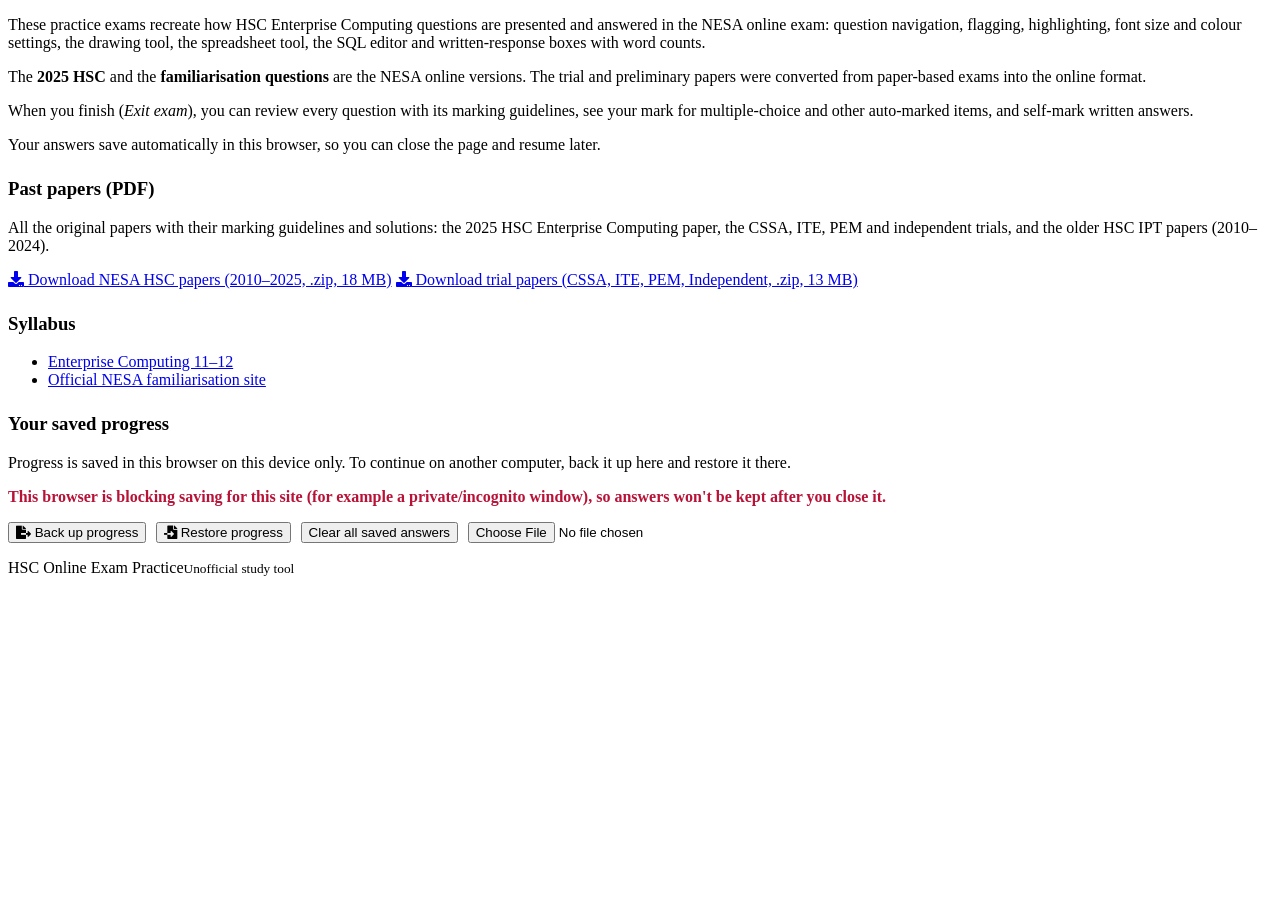
==== index.html @ 585df548 "Add files via upload" ====
<!doctype html>
<html lang="en">
<head>
  <meta charset="utf-8">
  <meta name="viewport" content="width=device-width, initial-scale=1">
  <title>HSC Online Exam Practice — Enterprise Computing</title>
  <link rel="preconnect" href="https://fonts.googleapis.com">
  <link rel="stylesheet" href="https://fonts.googleapis.com/css2?family=Public+Sans:ital,wght@0,300;0,400;0,500;0,600;0,700;1,400&display=swap">
  <link rel="stylesheet" href="https://cdnjs.cloudflare.com/ajax/libs/font-awesome/5.15.4/css/all.min.css">
  <link rel="stylesheet" href="css/nesa.css">
  <script src="js/common.js"></script>
</head>
<body>
  <div class="access-bar" id="access-bar"></div>

  <main class="landing">
    <section class="panel" id="exam-sections"></section>
    <section class="panel">
      <p>These practice exams recreate how HSC Enterprise Computing questions are presented and answered in the NESA online exam:
        question navigation, flagging, highlighting, font size and colour settings, the drawing tool, the spreadsheet tool,
        the SQL editor and written-response boxes with word counts.</p>
      <p>The <strong>2025 HSC</strong> and the <strong>familiarisation questions</strong> are the NESA online versions. The trial and
        preliminary papers were converted from paper-based exams into the online format.</p>
      <p>When you finish (<em>Exit exam</em>), you can review every question with its marking guidelines, see your mark for
        multiple-choice and other auto-marked items, and self-mark written answers.</p>
      <p>Your answers save automatically in this browser, so you can close the page and resume later.</p>
      <h3 style="margin-top:1.5rem">Past papers (PDF)</h3>
      <p>All the original papers with their marking guidelines and solutions: the 2025 HSC Enterprise Computing paper,
        the CSSA, ITE, PEM and independent trials, and the older HSC IPT papers (2010–2024).</p>
      <div class="exam-list" style="align-items:flex-start">
        <a class="nsw-button nsw-button--dark" href="downloads/NESA-HSC-Papers.zip" download><i class="fas fa-download"></i> Download NESA HSC papers (2010–2025, .zip, 18 MB)</a>
        <a class="nsw-button nsw-button--dark" href="downloads/Trial-Papers.zip" download><i class="fas fa-download"></i> Download trial papers (CSSA, ITE, PEM, Independent, .zip, 13 MB)</a>
      </div>
      <h3 style="margin-top:1.5rem">Syllabus</h3>
      <ul>
        <li><a href="https://curriculum.nsw.edu.au/learning-areas/tas/enterprise-computing-11-12-2022" target="_blank" rel="noopener">Enterprise Computing 11–12</a></li>
        <li><a href="https://fam.hsconline.nesa.nsw.edu.au/" target="_blank" rel="noopener">Official NESA familiarisation site</a></li>
      </ul>
      <h3 style="margin-top:1.5rem">Your saved progress</h3>
      <p>Progress is saved in this browser on this device only. To continue on another computer, back it up here and restore it there.</p>
      <p id="storage-warning" class="hidden" style="color:#b81237;font-weight:600">This browser is blocking saving for this site (for example a private/incognito window), so answers won't be kept after you close it.</p>
      <p style="display:flex;gap:.6rem;flex-wrap:wrap">
        <button class="nsw-button nsw-button--dark-outline nsw-button--small" id="backup"><i class="fas fa-file-export"></i> Back up progress</button>
        <button class="nsw-button nsw-button--dark-outline nsw-button--small" id="restore"><i class="fas fa-file-import"></i> Restore progress</button>
        <button class="nsw-button nsw-button--dark-outline nsw-button--small" id="clear-all">Clear all saved answers</button>
        <input type="file" id="restore-file" accept=".json,application/json" class="hidden">
      </p>
    </section>
  </main>

  <footer class="site-footer">HSC Online Exam Practice<small>Unofficial study tool</small></footer>

  <script>
    document.getElementById('access-bar').append(makeFontSizeButton(), makeColourButton());

    function statusText(id) {
      var s = store.get('exam:' + id, null);
      if (!s) return '';
      if (s.finished) {
        var r = s.result || {};
        return '<span class="done"><i class="fas fa-check-circle"></i> Completed</span>' + (r.total != null ? ' — ' + r.got + ' / ' + r.total + ' marks' + (r.pending ? ' (' + r.pending + ' marks to self-mark)' : '') : '');
      }
      var n = Object.keys(s.responses || {}).length;
      return '<span class="progress"><i class="fas fa-hourglass-half"></i> In progress</span> — ' + n + ' response' + (n === 1 ? '' : 's') + ' saved';
    }

    var root = document.getElementById('exam-sections');
    CATALOG.forEach(function (sec) {
      root.appendChild(el('<h2>' + escapeHtml(sec.section) + '</h2>'));
      var list = el('<div class="exam-list"></div>');
      sec.exams.forEach(function (x) {
        list.appendChild(el('<div class="exam-row"><a class="nsw-button nsw-button--dark" href="exam.html?id=' + x.id + '">' + escapeHtml(x.title) + '</a><span class="exam-status">' + statusText(x.id) + '</span></div>'));
      });
      root.appendChild(list);
    });

    if (!store.available()) document.getElementById('storage-warning').classList.remove('hidden');
    document.getElementById('backup').addEventListener('click', function () {
      var data = { app: 'epc-practice', saved: new Date().toISOString(), data: store.exportAll() };
      var a = document.createElement('a');
      a.href = URL.createObjectURL(new Blob([JSON.stringify(data)], { type: 'application/json' }));
      a.download = 'epc-practice-progress-' + new Date().toISOString().slice(0, 10) + '.json';
      document.body.appendChild(a); a.click(); setTimeout(function () { URL.revokeObjectURL(a.href); a.remove(); }, 2000);
    });
    var fileInput = document.getElementById('restore-file');
    document.getElementById('restore').addEventListener('click', function () { fileInput.value = ''; fileInput.click(); });
    fileInput.addEventListener('change', function () {
      var f = fileInput.files[0]; if (!f) return;
      f.text().then(function (txt) {
        var obj = JSON.parse(txt);
        if (!obj || obj.app !== 'epc-practice' || !obj.data) throw new Error('not a progress backup');
        if (!confirm('Restore progress from ' + (obj.saved || 'this file').slice(0, 10) + '? Saved answers for the exams in the backup will be replaced.')) return;
        var n = store.importAll(obj.data);
        alert('Restored ' + n + ' saved item(s).'); location.reload();
      }).catch(function () { alert('That file is not a progress backup from this site.'); });
    });
    document.getElementById('clear-all').addEventListener('click', function () {
      if (!confirm('Delete all saved answers and results for every exam on this computer?')) return;
      CATALOG.forEach(function (sec) { sec.exams.forEach(function (x) { store.remove('exam:' + x.id); }); });
      location.reload();
    });
  </script>
</body>
</html>
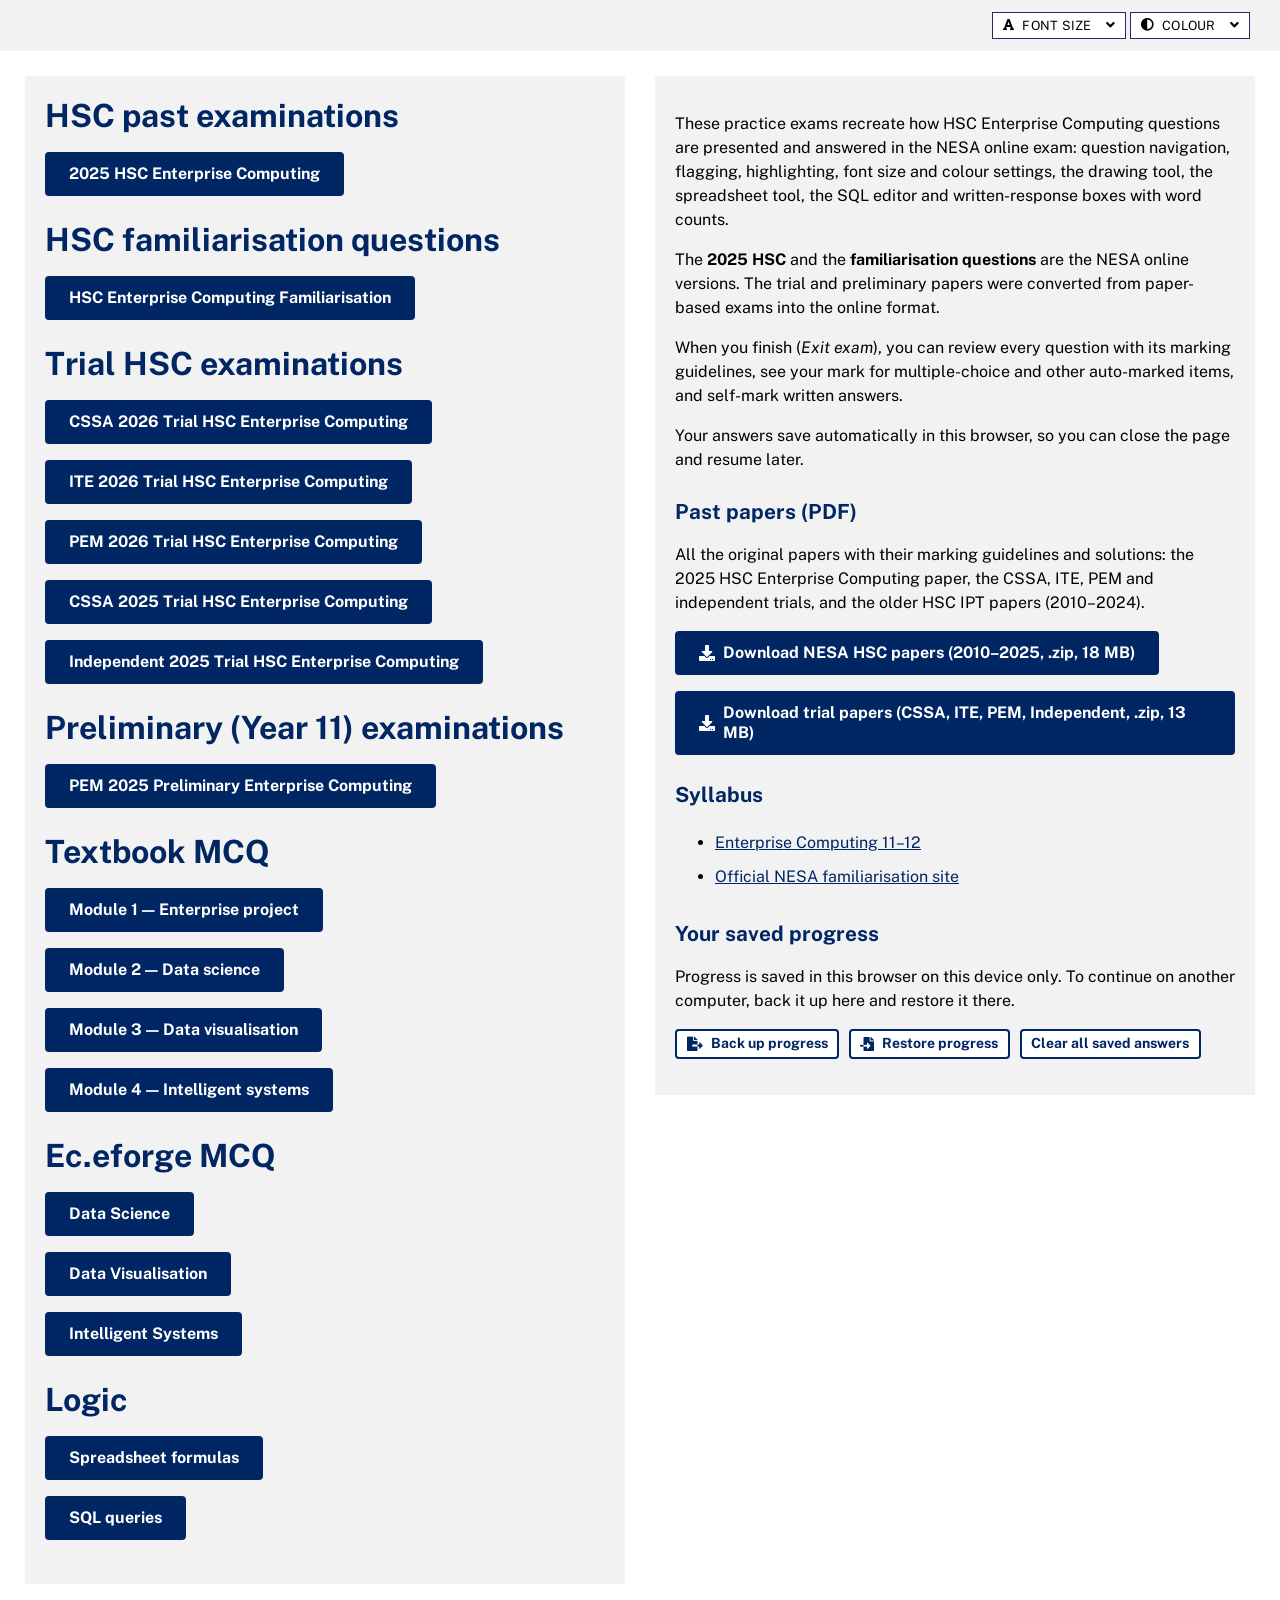
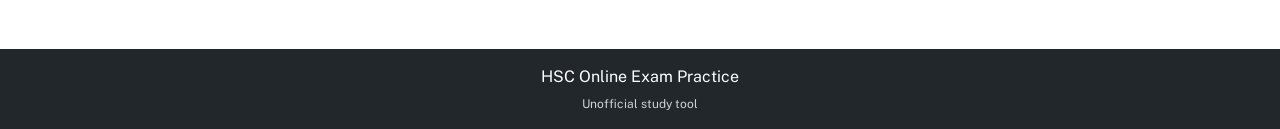
==== commit 95873435: "Add files via upload" ====
--- a/index.html
+++ b/index.html
@@ -60,8 +60,10 @@
         var r = s.result || {};
         return '<span class="done"><i class="fas fa-check-circle"></i> Completed</span>' + (r.total != null ? ' — ' + r.got + ' / ' + r.total + ' marks' + (r.pending ? ' (' + r.pending + ' marks to self-mark)' : '') : '');
       }
-      var n = Object.keys(s.responses || {}).length;
-      return '<span class="progress"><i class="fas fa-hourglass-half"></i> In progress</span> — ' + n + ' response' + (n === 1 ? '' : 's') + ' saved';
+      var n = Object.keys(s.responses || {}).filter(function (k) { var v = s.responses[k]; return v != null && v !== ''; }).length;
+      var txt = '<span class="progress"><i class="fas fa-hourglass-half"></i> In progress</span> — ' + n + ' response' + (n === 1 ? '' : 's') + ' saved';
+      if (s.score) txt += ' · <span class="n-right"><i class="fas fa-check"></i> ' + s.score.correct + ' correct</span> · <span class="n-wrong"><i class="fas fa-times"></i> ' + s.score.wrong + ' wrong</span>';
+      return txt;
     }
 
     var root = document.getElementById('exam-sections');
--- a/css/nesa.css
+++ b/css/nesa.css
@@ -0,0 +1,386 @@
+/* HSC online exam practice — styles modelled on the NESA online exam platform (nesa.css / exam.css / toolbar). */
+:root {
+  --navy: #002664;
+  --navy-2: #2e2867;
+  --blue: #146cfd;
+  --light-blue: #8ce0ff;
+  --grey-bg: #f2f2f2;
+  --fg: #000000;            /* changed by the COLOUR menu */
+  --bg: #ffffff;
+  --ui-scale: 1;            /* changed by the FONT SIZE menu */
+  --accordian-header-background: #f8f9fa;
+  --accordian-border-foreground: #989898;
+  --slideshow-arrow-foreground: #146cfd;
+}
+* { box-sizing: border-box; }
+html { font-size: calc(16px * var(--ui-scale)); }
+body {
+  margin: 0; font-family: 'Public Sans', Arial, sans-serif; font-weight: 400; font-size: 1rem;
+  color: var(--fg); background-color: var(--bg); line-height: 1.5;
+}
+h1 { font-weight: 500; font-size: 1.75em; color: var(--navy); margin: 0; }
+h2 { color: var(--navy); font-weight: 700; font-size: 2rem; margin: 0 0 1rem; line-height: 1.25; }
+h3 { font-weight: 700; font-size: 1.3em; color: var(--navy); margin: 0 0 10px; }
+a { color: var(--navy); }
+ul, ol { margin-top: 16px; margin-bottom: 16px; }
+li { padding-top: 5px; padding-bottom: 5px; }
+img { border: 0; max-width: 100%; }
+select, input, textarea, button { font-family: inherit; font-size: inherit; }
+.hidden { display: none !important; }
+.clickable { cursor: pointer; }
+
+/* ---------- buttons (NSW design system) ---------- */
+.nsw-button {
+  display: inline-flex; align-items: center; justify-content: center; gap: .5rem;
+  font-weight: 700; font-size: 1rem; line-height: 1.25; border-radius: 4px; padding: .625rem 1.375rem;
+  border: 2px solid transparent; cursor: pointer; text-decoration: none; min-width: 8rem;
+  transition: background .1s;
+}
+.nsw-button--dark { background: var(--navy); color: #fff; border-color: var(--navy); }
+.nsw-button--dark:hover { background: #1a3b73; }
+.nsw-button--dark-outline { background: #fff; color: var(--navy); border-color: var(--navy); }
+.nsw-button--dark-outline:hover { background: #e6e9f0; }
+.nsw-button--light { background: #cbedfd; color: var(--navy); border-color: #cbedfd; }
+.nsw-button--danger { background: #b81237; color: #fff; border-color: #b81237; }
+.nsw-button:disabled { opacity: .45; cursor: default; }
+.nsw-button--small { padding: .25rem .6rem; min-width: auto; font-size: .875rem; }
+
+/* ---------- landing page ---------- */
+.site-header { background: #fff; border-bottom: 1px solid #dee3e5; }
+.site-header-inner { display: flex; align-items: center; gap: 1.5rem; padding: 1.25rem 30px; }
+.site-logo { width: 64px; height: 64px; border-radius: 8px; background: var(--navy); color: #fff; display: grid; place-items: center; font-weight: 800; font-size: 1.1rem; letter-spacing: .5px; }
+.site-title { font-size: 1.5rem; font-weight: 700; color: var(--navy); }
+.site-subtitle { font-size: .9rem; color: #495054; }
+.access-bar { background: var(--grey-bg); padding: .75rem 30px; display: flex; justify-content: flex-end; gap: .25rem; }
+.landing { display: grid; grid-template-columns: 1fr 1fr; gap: 30px; padding: 25px; align-items: start; }
+.panel { background: var(--grey-bg); padding: 20px; }
+.exam-list { display: flex; flex-direction: column; gap: 1rem; margin-bottom: 1.5rem; }
+.exam-row { display: flex; align-items: center; gap: 1.25rem; flex-wrap: wrap; }
+.exam-row .nsw-button { justify-content: flex-start; text-align: left; }
+.exam-status { font-size: .95rem; color: #333; }
+.exam-status .done { color: #00804f; font-weight: 600; }
+.exam-status .progress { color: #9c5d00; font-weight: 600; }
+.exam-status .n-right { color: #00804f; font-weight: 600; }
+.exam-status .n-wrong { color: #b81237; font-weight: 600; }
+.landing h2 + .exam-list { margin-top: 0; }
+.notice { font-size: .9rem; color: #444; border-left: 4px solid var(--blue); padding: .5rem .75rem; background: #fff; }
+.site-footer { background: #22272b; color: #fff; text-align: center; padding: 16px 0; margin-top: 40px; }
+.site-footer small { font-size: .75em; display: block; margin-top: 6px; color: #cdd3d6; }
+@media (max-width: 900px) { .landing { grid-template-columns: 1fr; } }
+
+/* ---------- exam header / intro ---------- */
+.exam-header { background: var(--navy); color: #fff; display: flex; align-items: center; justify-content: space-between; padding: 0 25px; height: 48px; }
+.exam-header-title { font-weight: 700; font-size: 1.05rem; }
+.exam-header-right { display: flex; align-items: center; gap: 1rem; font-weight: 700; }
+.timer-chip { background: #fff; color: var(--navy); border-radius: 3px; padding: .1rem .6rem; font-weight: 700; font-variant-numeric: tabular-nums; display: inline-flex; align-items: center; gap: .4rem; }
+.timer-chip.warn { background: #ffe6ea; color: #b81237; }
+.phase-label { font-weight: 400; font-size: .95rem; }
+.hdr-exit { background: transparent; color: #fff; border: 1.5px solid #fff; border-radius: 3px; padding: .15rem .7rem; font-weight: 700; font-size: .9rem; cursor: pointer; display: inline-flex; align-items: center; gap: .4rem; }
+.hdr-exit:hover { background: #fff; color: var(--navy); }
+.intro { display: grid; grid-template-columns: 1fr 1fr; gap: 30px; padding: 25px; }
+.intro h2 { font-weight: 400; font-size: 1.85rem; }
+.intro h3 { font-weight: 600; font-size: 1.35rem; margin-top: 1.25rem; }
+.intro .feature.aqua { background: #d0eeee; padding: 16px 20px; }
+.intro .feature.aqua h3 { color: #000; font-weight: 400; margin: 0 0 .3rem; }
+.intro .feature.aqua ul { margin: 0; padding-left: 1rem; }
+.intro .feature.aqua li { padding: 2px 0; }
+.intro-right { background: var(--grey-bg); align-self: start; padding-bottom: 20px; }
+.intro-actions { padding: 16px 16px 0; display: flex; flex-direction: column; gap: 1rem; align-items: flex-start; }
+.mode-choice { display: flex; flex-direction: column; gap: .4rem; }
+.mode-choice label { display: flex; gap: .5rem; align-items: flex-start; cursor: pointer; }
+.mode-choice input { margin-top: .35rem; }
+.mode-choice small { color: #555; display: block; }
+.resume-note { font-size: .95rem; color: #333; }
+@media (max-width: 900px) { .intro { grid-template-columns: 1fr; } }
+
+/* ---------- navigation bar + toolbar ---------- */
+.nav-bar { background: var(--grey-bg); display: flex; align-items: center; padding: 0 20px; position: relative; z-index: 20; min-height: 60px; }
+.nav-wrapper { flex: 1 1 auto; display: flex; align-items: center; gap: 0; user-select: none; overflow: hidden; padding: 14px 0 10px; }
+.nav-elems { display: flex; flex-wrap: nowrap; gap: 5px; }
+.nav-elem {
+  background: #fff; border: 1px solid var(--navy); color: var(--navy); width: 2em; min-width: 2em; height: 2em;
+  display: inline-flex; align-items: center; justify-content: center; cursor: pointer; position: relative; font-size: 1rem;
+}
+.nav-elem:focus { box-shadow: 0 0 3px var(--navy); outline: none; }
+.nav-elem-current { background: var(--navy); color: #fff; }
+.nav-elem-current::after { content: ''; position: absolute; bottom: -7px; left: -1px; right: -1px; height: 1px; background: var(--navy); }
+.nav-elem .nav-answered { position: absolute; top: -.55em; right: -.55em; color: #2ecc71; font-size: .9em; background: #fff; border-radius: 50%; line-height: 1; }
+.nav-elem .nav-wrong { position: absolute; top: -.55em; right: -.55em; color: #d7153a; font-size: .9em; background: #fff; border-radius: 50%; line-height: 1; }
+.nav-elem .nav-dot { position: absolute; top: -.4em; right: -.4em; color: #146cfd; font-size: .55em; background: #fff; border-radius: 50%; line-height: 1; border: 2px solid #fff; }
+.nav-elem .nav-flagged { position: absolute; top: -1.15em; left: 50%; transform: translateX(-50%); color: var(--blue); font-size: .7em; }
+.nav-elem.review-correct { border-color: #00804f; }
+.nav-elem.review-wrong { border-color: #b81237; }
+.nav-arrow { background: #fff; border: 1px solid var(--navy); color: var(--navy); width: 1.6em; height: 2em; cursor: pointer; margin: 0 6px; flex: 0 0 auto; }
+.nav-arrow:disabled { opacity: .3; cursor: default; }
+.nav-toolbar { margin-left: auto; flex-shrink: 0; display: flex; gap: 4px; padding: 10px 0 10px 16px; }
+.tb { position: relative; font-size: .8rem; user-select: none; }
+.tb-top {
+  border: 1px solid var(--navy-2); background: #fff; padding: .35em 10px; display: inline-flex; align-items: center; gap: 8px;
+  cursor: pointer; height: 2.1em; white-space: nowrap; letter-spacing: .02em;
+}
+.tb-top .chev { margin-left: 6px; font-size: 1.1em; }
+.tb-top.expanded, .tb-top:focus { background: #cdcdcd; outline: none; }
+.tb-top .fa-flag { color: var(--blue); }
+.tb-top.flagged { background: #cdcdcd; }
+.tb-info .tb-top { border-color: #b81237; color: #b81237; }
+.tb-info .tb-top:hover { background: #b81237; color: #fff; }
+.tb-dropdown { position: absolute; right: 0; top: calc(100% + 2px); background: #fff; border: 1px solid var(--navy-2); padding: .6em; min-width: 100%; z-index: 30; font-size: 1rem; }
+.tb-dropdown p { margin: 0 0 4px; font-size: .85rem; }
+.hl-colours { display: grid; grid-template-columns: repeat(3, 2.4em); gap: 4px; margin-bottom: 6px; }
+.hl-btn { height: 2em; cursor: pointer; border: 1px solid; }
+.hl-yellow { background: #f7ee94; border-color: #f3e54c; }
+.hl-blue { background: #b5e2f1; border-color: #2fbee1; }
+.hl-red { background: #f3aec0; border-color: #e62278; }
+.hl-btn.selected { box-shadow: 0 0 0 2px var(--navy); }
+.hl-none { border: 1px solid #969796; text-align: center; padding: .25em; cursor: pointer; font-size: .85rem; }
+.hl-none.selected { box-shadow: 0 0 3px var(--navy-2); }
+.font-opts { list-style: none; margin: 0; padding: 0; min-width: 9em; }
+.font-opts li { padding: .35em .4em .35em 1.8em; cursor: pointer; position: relative; font-size: .9rem; }
+.font-opts li:hover { background: #eef2f6; }
+.font-opts li.on::before { content: '\f00c'; font-family: 'Font Awesome 5 Free'; font-weight: 900; position: absolute; left: .4em; }
+.colour-opts { display: grid; grid-template-columns: auto auto; gap: .6em 1.2em; align-items: center; font-size: .85rem; min-width: 14em; }
+.colour-opts input[type=color] { width: 3em; height: 1.8em; padding: 0; border: 1px solid #999; }
+.colour-reset { grid-column: 1 / -1; text-align: center; font-size: .85rem; }
+
+/* ---------- question area ---------- */
+.exam-main { position: fixed; top: 108px; left: 0; right: 0; bottom: 0; overflow: hidden; background: var(--bg); color: var(--fg); }
+body.has-review-bar .exam-main { bottom: 0; }
+.group { position: absolute; inset: 0; display: block; }
+.group:not(.active) { display: none !important; }
+.group-onecol { overflow-y: auto; height: 100%; padding: 16px 25px 40px; }
+.group-twocol { display: flex; height: 100%; }
+.col-left { overflow: auto; padding: 16px 20px 40px 25px; flex: 0 0 50%; }
+.col-right { overflow: auto; padding: 16px 25px 40px 20px; flex: 1 1 auto; }
+.layout-3 .col-left { flex-basis: 34%; }
+.col-divider { flex: 0 0 14px; background: #bbb; border-left: 5px solid #fff; border-right: 5px solid #fff; cursor: col-resize; margin: 16px 0; }
+.group-title { display: flex; align-items: center; gap: 1rem; flex-wrap: wrap; margin-bottom: 1rem; }
+.group-title h3 { margin: 0; padding: 0; display: inline-block; }
+.q-section { background: #cbedfd; color: var(--navy); font-size: .85rem; font-weight: 600; padding: .15rem .55rem; border-radius: 3px; }
+.stimulus { margin-bottom: 20px; }
+.stimulus p:first-child { margin-top: 0; }
+.items { display: flex; flex-direction: column; gap: 16px; }
+.item { background: var(--grey-bg); border-left: 8px solid var(--navy); padding: 12px 16px 16px; }
+body.custom-colours .item { background: transparent; }
+.item-header { display: flow-root; }
+.item-buttons { float: right; padding-left: 16px; display: flex; gap: .5rem; flex-wrap: wrap; justify-content: flex-end; }
+.item-buttons .nsw-button { min-width: 6rem; padding: .25rem .6rem; }
+.item-question { font-weight: 700; }
+.item-question p:first-child { margin-top: 0; }
+.item-question .q-part { display: flex; gap: .9em; }
+.item-question .q-part-label { flex: 0 0 auto; }
+.item-question .q-marks { white-space: nowrap; }
+.item-question table, .item-question pre, .item-question ul:not(.hoa-ul):not(.hoa-q-mc-checkbox) { font-weight: 400; }
+.item-question-minimised .item-control { display: none; }
+.item-control { margin-top: .5rem; }
+.item.minimised .item-control, .item.minimised .item-extra { display: none; }
+.action-bar { display: flex; gap: 20px; margin-top: 16px; }
+.action-bar .nsw-button { min-width: 11rem; }
+.reading-banner { background: #fff4cf; border: 1px solid #f9be00; padding: .5rem .8rem; margin-bottom: 1rem; font-weight: 600; }
+
+/* item: multiple choice */
+.mc-table { border: none; border-collapse: collapse; margin-top: .4rem; font-weight: 400; }
+.mc-table td { border: none; padding: .35em .4em; vertical-align: top; }
+.mc-table td.radio { width: 1.6em; padding-top: .45em; }
+.mc-table label { cursor: pointer; }
+.mc-table input { cursor: pointer; transform: scale(1.1); }
+input[type=radio], input[type=checkbox] { accent-color: #d7153a; }
+
+/* item: written response (CKEditor) */
+.word-count { text-align: right; color: #4d4d4d; line-height: 1.5em; margin-top: 4px; font-weight: 400; }
+.word-count.over { color: #b81237; }
+.cke_path, .cke_bottom .cke_path { display: none !important; }
+.cke_chrome { border-color: #d1d1d1 !important; }
+.text-fallback { width: 100%; min-height: 8em; font: inherit; padding: 8px; border: 1px solid #d1d1d1; }
+
+/* formula composer */
+.mq-tools { display: flex; flex-wrap: wrap; gap: 4px; margin-bottom: 8px; }
+.mq-btn { min-width: 2.4em; height: 2em; border: 1px solid #c8ced3; background: #f6f7f9; cursor: pointer; border-radius: 3px; font-size: 1rem; }
+.mq-btn:hover { background: #e6e9f0; }
+.mq-box { border: 2px solid var(--blue); border-radius: 3px; padding: 10px; min-height: 3.2em; font-size: 1.25rem; }
+.mq-box .mq-editable-field { border: none !important; box-shadow: none !important; min-width: 100%; }
+.epc-math { white-space: nowrap; }
+
+/* item: iframes (spreadsheet / drawing) */
+.embed-frame { width: 100%; border: 1px solid #d1d1d1; background: #fff; display: block; resize: vertical; overflow: hidden; }
+.embed-wrap { position: relative; }
+.embed-loading { position: absolute; inset: 0; display: grid; place-items: center; color: #555; font-weight: 400; pointer-events: none; }
+body.item-fs .exam-main { z-index: 12000; }
+.item.fullscreen { position: fixed; inset: 0; z-index: 10000; border-left: none; display: flex; flex-direction: column; padding: .5rem; }
+.item.fullscreen .item-control { flex: 1; display: flex; flex-direction: column; min-height: 0; }
+.item.fullscreen .embed-wrap { flex: 1; position: relative; min-height: 0; }
+.item.fullscreen .embed-frame { position: absolute; inset: 0; width: 100%; height: 100% !important; resize: none; }
+.item.fullscreen .sql-wrap { flex: 1; min-height: 0; }
+.item.fullscreen .sql-editor { flex: 1; height: auto !important; min-height: 120px; }
+.item.fullscreen .item-extra { display: none; }
+
+/* item: SQL */
+.sql-wrap { background: #fff; border: 1px solid #d1d1d1; display: flex; flex-direction: column; font-weight: 400; }
+.sql-tab { color: #0089b3; text-align: center; padding: .55em; border-bottom: 2px solid #0089b3; font-size: .95rem; }
+.sql-editor { height: 140px; font-size: 15px; }
+.sql-resizer { height: 6px; cursor: row-resize; background: #f4f4f4; border-top: 1px solid #ddd; border-bottom: 1px solid #ddd; }
+.sql-results { min-height: 100px; max-height: 340px; overflow: auto; padding: .6em .8em; }
+.sql-results .muted { color: #555; }
+.sql-results .err { color: #b81237; white-space: pre-wrap; }
+.sql-results table { border-collapse: collapse; font-size: .92rem; }
+.sql-results th, .sql-results td { border: 1px solid #c8c8c8; padding: 3px 8px; text-align: left; }
+.sql-results th { background: rgba(95, 204, 245, .3); }
+
+/* item: sortable (drag and drop) */
+.sortable > div { cursor: grab; background: #fff; }
+.sortable > div::before { content: '\2237'; padding-right: .3em; color: #555; }
+.sortable-ghost { opacity: .4; }
+.order-list { display: inline-block; border: 1px solid currentColor; font-weight: 400; min-width: 16em; }
+.order-head, .order-row { display: flex; }
+.order-head { background: rgba(95, 204, 245, .3); font-weight: 700; border-bottom: 1px solid currentColor; }
+.order-row { border-bottom: 1px solid currentColor; }
+.order-row:last-child { border-bottom: none; }
+.order-cell { padding: 3px 8px; flex: 1; border-right: 1px solid currentColor; }
+.order-cell:last-child { border-right: none; }
+.order-handle { padding: 3px 6px; color: #555; }
+
+/* stimulus helpers */
+.zoomable, .zoom-window img { cursor: zoom-in; }
+.zoom-window .box img, .zoom-window-border2 img, .zoom-box img { width: 100%; height: auto; display: block; }
+.stimulus img, .item-question img { max-width: 100%; height: auto; }
+.zoom-window-border2, .zoom-box { border: 3px solid var(--light-blue); border-radius: 5px; display: inline-block; padding: .4em; position: relative; }
+.lightbox { position: fixed; inset: 0; background: rgba(0, 0, 0, .8); z-index: 20000; display: flex; align-items: center; justify-content: center; cursor: zoom-out; }
+.lightbox img { max-width: 95vw; max-height: 92vh; background: #fff; box-shadow: 0 0 20px rgba(0,0,0,.5); }
+.lightbox .lb-close { position: absolute; top: 12px; right: 16px; color: #fff; font-size: 1.6rem; cursor: pointer; }
+.slideshow-ui { position: relative; }
+.slideshow { position: relative; }
+.slideshow-arrow { position: absolute; top: 0; height: 100%; font-size: 4em; cursor: pointer; color: var(--slideshow-arrow-foreground); display: flex; flex-direction: column; justify-content: center; z-index: 2; padding: 0 .1em; }
+.slideshow-arrow-left { left: 0; } .slideshow-arrow-right { right: 0; }
+.slideshow-image { text-align: center; padding: 0 1em; cursor: zoom-in; }
+.slideshow-image img { width: 100%; object-fit: contain; }
+.slideshow-list { text-align: center; padding: 0; margin: 0; font-size: 1.3em; color: var(--blue); list-style: none; }
+.slideshow-list li { display: inline; cursor: pointer; padding: 0 2px; }
+video { max-width: 100%; }
+
+/* highlighter */
+.highlighted.yellow { background-color: #f7ee94; }
+.highlighted.blue { background-color: #7cffff; }
+.highlighted.red { background-color: #f3aec0; }
+body.hl-on .highlighter-text { cursor: text; }
+body.hl-on .highlighter-text, body.hl-on .highlighter-text * { cursor: url("data:image/svg+xml;utf8,<svg xmlns='http://www.w3.org/2000/svg' width='24' height='24'><path d='M3 21l3-1 12-12-2-2L4 18z' fill='%23333'/></svg>") 2 22, text; }
+
+/* modals */
+.modal-bg { position: fixed; inset: 0; background: rgba(0, 0, 0, .7); z-index: 15000; display: flex; align-items: center; justify-content: center; }
+.modal { background: #fff; color: #000; width: min(560px, 92vw); padding: 24px; border-radius: 2px; box-shadow: 0 6px 30px rgba(0,0,0,.4); }
+.modal h3 { margin-top: 0; }
+.modal-buttons { display: flex; justify-content: space-between; gap: 1rem; margin-top: 1.25rem; flex-wrap: wrap; }
+.info-modal { position: fixed; inset: 8px; background: #fff; z-index: 16000; overflow: auto; padding: 20px 26px; box-shadow: 0 0 0 9999px rgba(0,0,0,.6); font-size: .9rem; }
+.info-modal .close-x { position: sticky; top: 0; float: right; background: #b81237; color: #fff; border: none; padding: .4em .8em; cursor: pointer; z-index: 2; }
+.info-grid { display: grid; grid-template-columns: 1fr 1fr; gap: 40px; }
+.info-modal h2 { font-size: 1.2rem; font-weight: 700; margin: 0 0 .6rem; }
+.info-modal h4 { margin: 1rem 0 .2rem; font-size: 1rem; }
+.info-modal p { margin: .2rem 0 .5rem; }
+.info-legend { display: grid; grid-template-columns: 4em 1fr; gap: .6rem 1rem; align-items: center; margin: .8rem 0; }
+.info-legend .nav-elem { margin: 0 auto; }
+.info-tool { display: grid; grid-template-columns: 9em 1fr; gap: .5rem 1rem; align-items: center; margin: .6rem 0; }
+@media (max-width: 900px) { .info-grid { grid-template-columns: 1fr; } }
+
+/* ---------- review / marking mode ---------- */
+.review-bar { background: #e5f6e6; border-bottom: 1px solid #b6dfb8; padding: .4rem 25px; display: flex; gap: 1rem; align-items: center; flex-wrap: wrap; font-size: .95rem; }
+.item-extra { margin-top: 12px; }
+.guide-box { background: #fff; border: 2px solid #00804f; padding: 10px 14px; font-weight: 400; }
+.guide-box > summary { font-weight: 700; color: #00804f; cursor: pointer; }
+.guide-box table { margin: .5rem 0; }
+.self-mark { display: flex; align-items: center; gap: .6rem; margin-top: .6rem; font-weight: 700; }
+.self-mark select { padding: .2em .4em; }
+.auto-mark { font-weight: 700; margin-top: .4rem; }
+.auto-mark.correct { color: #00804f; } .auto-mark.wrong { color: #b81237; }
+.check-box { margin-top: .75rem; border: 2px solid #00804f; border-radius: 4px; padding: .6rem .8rem; background: #f2fbf4; }
+.check-box.wrong { border-color: #b81237; background: #fff5f7; }
+.check-head { font-weight: 700; color: #00804f; display: flex; flex-wrap: wrap; align-items: center; gap: .4rem; }
+.check-box.wrong .check-head { color: #b81237; }
+.check-score { margin-left: auto; font-weight: 600; color: #333; font-size: .9em; }
+.check-guide { margin-top: .4rem; color: #000; }
+.check-guide p { margin: .3rem 0; }
+body.custom-colours .check-box { background: transparent; }
+body.custom-colours .check-guide, body.custom-colours .check-score { color: inherit; }
+/* spreadsheet formula questions */
+.fx-sheet-wrap { overflow-x: auto; margin: .25rem 0 .75rem; }
+.fx-sheet { border-collapse: collapse; font-size: .92em; background: #fff; color: #000; }
+.fx-sheet th, .fx-sheet td { border: 1px solid #c6c6c6; padding: 3px 8px; min-width: 3.5em; height: 1.6em; white-space: nowrap; }
+.fx-sheet th { background: #eef0f2; color: #333; font-weight: 600; text-align: center; }
+.fx-sheet tbody th { min-width: 2em; }
+.fx-sheet td.num { text-align: right; }
+.fx-sheet td.fx-target { background: #fff6c2; outline: 2px solid #146cfd; outline-offset: -2px; }
+.fx-sheet td.fx-fill { background: #fffbe3; }
+.fx-sheet td.fx-err { color: #b81237; }
+.fx-row { display: flex; align-items: center; gap: .5rem; margin: .4rem 0; flex-wrap: wrap; }
+.fx-cell { font-weight: 700; min-width: 2.6em; }
+.fx-eq { font-style: italic; color: #555; font-family: Georgia, serif; }
+.fx-input { flex: 1 1 18rem; max-width: 34rem; font-family: Consolas, Menlo, monospace; font-size: 1em; padding: .35rem .5rem; border: 2px solid #146cfd; border-radius: 3px; }
+.fx-input[readonly] { background: #f4f4f4; border-color: #999; }
+.fx-note { color: #555; font-size: .88em; }
+.fx-mark.ok { color: #00804f; } .fx-mark.bad { color: #b81237; }
+.formula-results td:last-child { text-align: center; }
+.check-detail table { margin: .4rem 0; }
+.check-detail .label { font-size: .8rem; text-transform: uppercase; letter-spacing: .05em; color: #555; font-weight: 700; margin: .4rem 0 .2rem; }
+.sql-check { margin-top: .5rem; }
+.sql-check > p { margin: 0 0 .4rem; }
+.sql-check > p .fa-times-circle { color: #b81237; }
+.sql-check .label { font-size: .8rem; text-transform: uppercase; letter-spacing: .05em; color: #555; font-weight: 700; margin-bottom: .25rem; }
+.sql-check table { border-collapse: collapse; margin: 0 0 .5rem; }
+.sql-check th, .sql-check td { border: 1px solid currentColor; padding: 3px 6px; text-align: left; }
+.sql-check th { background: rgba(95, 204, 245, .3); }
+.mc-table tr.is-answer td { background: #d8f5df; }
+.mc-table tr.is-wrong td { background: #ffe0e6; }
+.input-correct { outline: 3px solid #2ecc71 !important; }
+.input-wrong { outline: 3px solid #e62278 !important; }
+.results { max-width: 1100px; margin: 0 auto; padding: 25px; }
+.results-summary { display: flex; gap: 1.5rem; flex-wrap: wrap; margin: 1rem 0 1.5rem; }
+.stat { background: var(--grey-bg); padding: 14px 18px; min-width: 12rem; }
+.stat b { display: block; font-size: 1.8rem; color: var(--navy); }
+.results table { width: 100%; border-collapse: collapse; }
+.results th, .results td { border: 1px solid #dde5ed; padding: 6px 8px; text-align: left; }
+.results th { background: #eef2f6; }
+.results td.num { text-align: right; font-variant-numeric: tabular-nums; }
+
+/* ---------- NESA question HTML classes (from exam.css / nesa.css) ---------- */
+table:not(.ninja):not(.mc-table) { border-collapse: collapse; }
+.hoa-q { font-weight: bold; margin-top: 0; margin-bottom: .5em; }
+.hoa-q-1em { font-weight: bold; margin-top: 0; margin-bottom: 1em; }
+.hoa-q-0em { font-weight: bold; margin-top: 0; margin-bottom: 0; }
+.hoa-q-no-number { font-weight: bold; margin-top: 0; margin-bottom: 1em; }
+.hoa-p-1em { margin-top: 0; margin-bottom: 1em; } .hoa-p-0em { margin: 0; } .hoa-p-05em { margin-top: 0; margin-bottom: .5em; } .hoa-p-025em { margin-top: .25em; }
+.hoa-code { font-family: Consolas, 'Courier New', monospace !important; font-weight: 400; white-space: pre-wrap; background: #fff; border: 1px solid #ddd; padding: .5em .7em; }
+.hoa-input { border: 2px solid #146cfd; border-radius: 3px; padding: 5px 3px; }
+.hoa-select { border: 2px solid #146cfd; border-radius: 3px; padding: 3px; background: #fff; }
+.hoa-select-tight { border: 2px solid #146cfd; border-radius: 0; padding: 0; }
+.hsc-input { padding: .2rem; border-radius: 3px; border: 2px dashed #0085b3; vertical-align: middle; width: 100%; font-size: 1rem; }
+.hoa-blank-cell { border: none !important; background-color: transparent !important; }
+.hoa-blue-th { background-color: rgba(95, 204, 245, .3) !important; font-weight: bold !important; }
+.hoa-midcentre { text-align: center !important; vertical-align: middle !important; }
+.alignmid { vertical-align: middle !important; }
+.no-font-size { font-size: 14px !important; }
+ul.hoa-ul { display: block; margin: 0; padding-inline-start: .8em; }
+ul.hoa-ul li { display: list-item; margin-top: 0 !important; font-weight: bold; padding-top: 0; }
+span.hoa-li-span { position: relative; left: 1em; }
+ul.hoa-ul li { margin-right: 1em; }
+ul.hoa-ul-2 { margin-top: 0; margin-left: 0; }
+ul.hoa-ul-2 li { display: list-item; padding-top: .3em; padding-bottom: 0; }
+ul.hoa-q-mc-checkbox { padding-left: 0; margin-left: 0; font-weight: 400; }
+ul.hoa-q-mc-checkbox li { list-style-type: none; padding: .15em 0; }
+input.hoa-checkbox { margin-right: 1em; }
+.hoa-table-multiselect { border-spacing: 0; border-collapse: collapse; width: auto; display: inline-block; margin: 0; font-weight: 400; }
+.hoa-table-multiselect th { padding: 3px 6px; text-align: left; font-weight: bold; border: 1px solid currentColor; background-color: rgba(95, 204, 245, .3); }
+.hoa-table-multiselect td { padding: 3px 6px; text-align: left; border: 1px solid currentColor; }
+.hoa-table-multiselect .centre { text-align: center; }
+.hoa-table-multiselect img, .mc-table img { max-width: 170px; max-height: 90px; width: auto !important; object-fit: contain; display: block; }
+.hoa-table-normal { border-spacing: 0; border-collapse: collapse; margin: 10px 0; font-weight: 400; }
+.hoa-table-normal th { text-align: left; font-weight: bold; border: 1px solid currentColor; background-color: rgba(95, 204, 245, .3); padding: 3px 6px; }
+.hoa-table-normal td { border: 1px solid currentColor; padding: 3px 6px; vertical-align: top; }
+.hoa-box-blue { border: 3px solid #8ce0ff; padding: 1em; margin-top: 1em; }
+.hsc-table-two-by-two { border-spacing: 0; border-collapse: collapse; border: none; width: auto; margin: 10px 0; display: inline-block; }
+.hsc-table-two-by-two td { border: none; padding: 3px 6px; }
+.hsc-tooltip { display: inline-block; position: relative; }
+.hsc-tooltip .hsc-tooltiptext { visibility: hidden; width: 22rem; background-color: #cdd3d6; color: #000; font-weight: 300; font-size: 1rem; text-align: left; padding: 1rem; border-radius: 6px; position: absolute; left: -2rem; top: 2.5rem; z-index: 1000; }
+.hsc-tooltip:hover .hsc-tooltiptext, .hsc-tooltip:focus .hsc-tooltiptext { visibility: visible; }
+.hsc-tooltip.nsw-button { min-width: auto; padding: .2rem .5rem; font-size: .9rem; }
+.item-question .hoa-table-normal, .stimulus .hoa-table-normal { color: inherit; }
+.item code.initial { display: none; }
+.accordian .accordian-header { background-color: var(--accordian-header-background); cursor: pointer; padding: .2rem; border: 1px solid var(--accordian-border-foreground); font-weight: bold; }
+.accordian .accordian-content { padding: 0 1rem; border: 1px solid var(--accordian-border-foreground); display: none; }
+.accordian .accordian-item.active .accordian-content { display: block; }
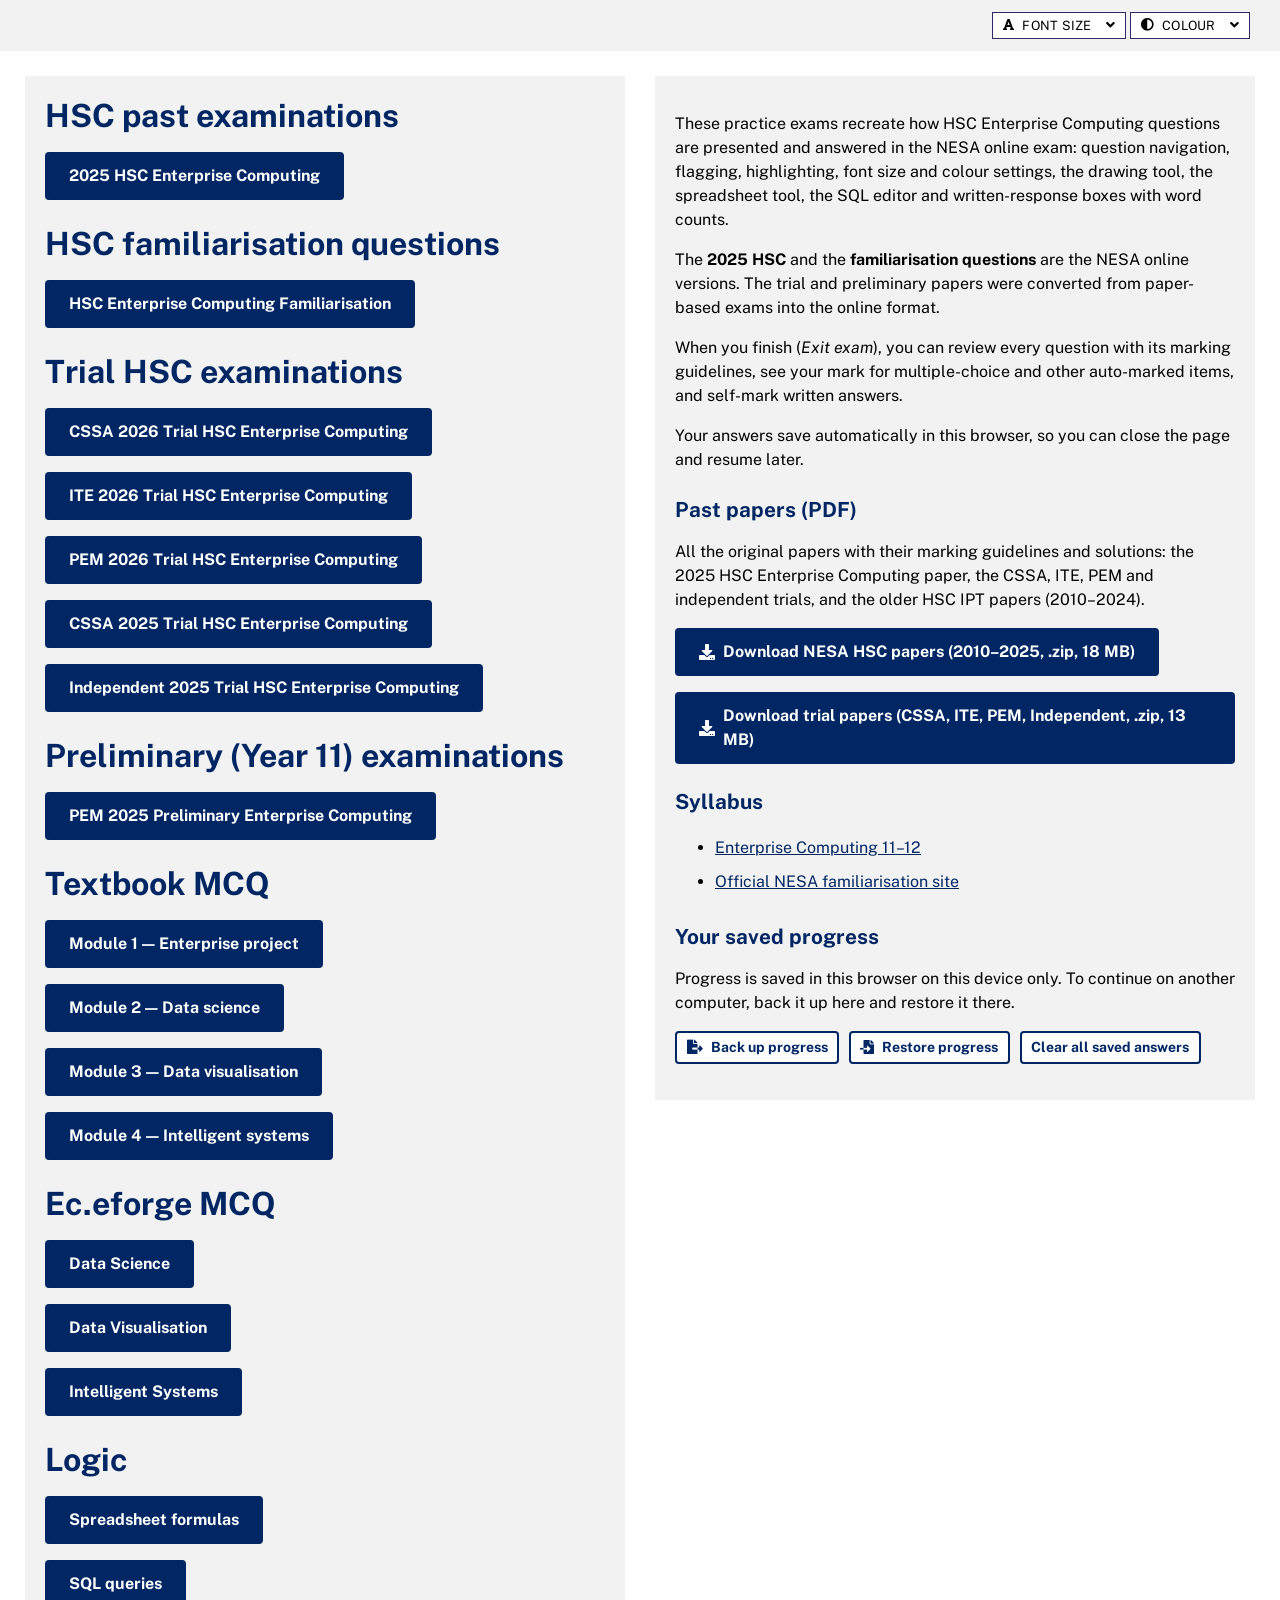
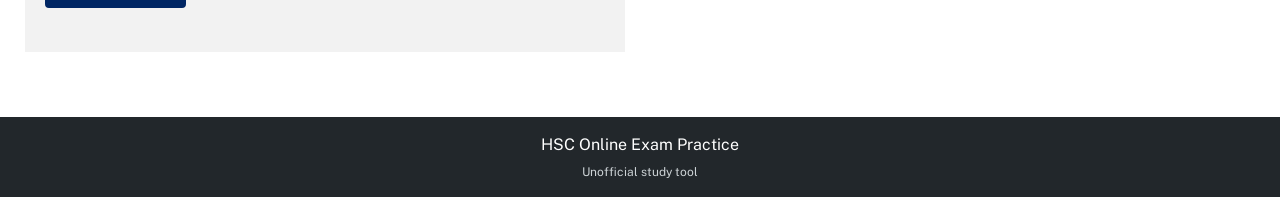
==== commit be01dae2: "Update index.html" ====
--- a/index.html
+++ b/index.html
@@ -3,7 +3,8 @@
 <head>
   <meta charset="utf-8">
   <meta name="viewport" content="width=device-width, initial-scale=1">
-  <title>HSC Online Exam Practice — Enterprise Computing</title>
+  <title>Enterprise Computing</title>
+  <link rel="icon" type="image/png" href="img/favicon.png?v=20261103">
   <link rel="preconnect" href="https://fonts.googleapis.com">
   <link rel="stylesheet" href="https://fonts.googleapis.com/css2?family=Public+Sans:ital,wght@0,300;0,400;0,500;0,600;0,700;1,400&display=swap">
   <link rel="stylesheet" href="https://cdnjs.cloudflare.com/ajax/libs/font-awesome/5.15.4/css/all.min.css">
--- a/css/nesa.css
+++ b/css/nesa.css
@@ -20,7 +20,7 @@
 }
 h1 { font-weight: 500; font-size: 1.75em; color: var(--navy); margin: 0; }
 h2 { color: var(--navy); font-weight: 700; font-size: 2rem; margin: 0 0 1rem; line-height: 1.25; }
-h3 { font-weight: 700; font-size: 1.3em; color: var(--navy); margin: 0 0 10px; }
+h3 { font-weight: 700; font-size: 1.3em; line-height: 1.33; color: var(--navy); margin: 0 0 10px; }
 a { color: var(--navy); }
 ul, ol { margin-top: 16px; margin-bottom: 16px; }
 li { padding-top: 5px; padding-bottom: 5px; }
@@ -32,7 +32,7 @@
 /* ---------- buttons (NSW design system) ---------- */
 .nsw-button {
   display: inline-flex; align-items: center; justify-content: center; gap: .5rem;
-  font-weight: 700; font-size: 1rem; line-height: 1.25; border-radius: 4px; padding: .625rem 1.375rem;
+  font-weight: 700; font-size: 1rem; line-height: 1.5; border-radius: 4px; padding: .625rem 1.375rem;
   border: 2px solid transparent; cursor: pointer; text-decoration: none; min-width: 8rem;
   transition: background .1s;
 }
@@ -69,7 +69,7 @@
 @media (max-width: 900px) { .landing { grid-template-columns: 1fr; } }
 
 /* ---------- exam header / intro ---------- */
-.exam-header { background: var(--navy); color: #fff; display: flex; align-items: center; justify-content: space-between; padding: 0 25px; height: 48px; }
+.exam-header { background: var(--navy); color: #fff; display: flex; align-items: center; justify-content: space-between; padding: 0 25px; height: 54px; }
 .exam-header-title { font-weight: 700; font-size: 1.05rem; }
 .exam-header-right { display: flex; align-items: center; gap: 1rem; font-weight: 700; }
 .timer-chip { background: #fff; color: var(--navy); border-radius: 3px; padding: .1rem .6rem; font-weight: 700; font-variant-numeric: tabular-nums; display: inline-flex; align-items: center; gap: .4rem; }
@@ -94,7 +94,7 @@
 @media (max-width: 900px) { .intro { grid-template-columns: 1fr; } }
 
 /* ---------- navigation bar + toolbar ---------- */
-.nav-bar { background: var(--grey-bg); display: flex; align-items: center; padding: 0 20px; position: relative; z-index: 20; min-height: 60px; }
+.nav-bar { background: var(--grey-bg); display: flex; align-items: center; padding: 0 20px; position: relative; z-index: 20; min-height: 59px; }
 .nav-wrapper { flex: 1 1 auto; display: flex; align-items: center; gap: 0; user-select: none; overflow: hidden; padding: 14px 0 10px; }
 .nav-elems { display: flex; flex-wrap: nowrap; gap: 5px; }
 .nav-elem {
@@ -119,7 +119,10 @@
   cursor: pointer; height: 2.1em; white-space: nowrap; letter-spacing: .02em;
 }
 .tb-top .chev { margin-left: 6px; font-size: 1.1em; }
-.tb-top.expanded, .tb-top:focus { background: #cdcdcd; outline: none; }
+.tb-top.expanded, .tb-top:focus, .tb-top:hover { background: #cdcdcd; outline: none; }
+/* NESA: an open menu's arrow becomes a white up-arrow on a navy block, and a white bridge joins the button to its menu */
+.tb-top.expanded .chev { align-self: stretch; display: flex; align-items: center; background: #2e2867; color: #fff; margin: -.35em -10px -.35em 6px; padding: 0 4px; }
+.tb-top.expanded + .tb-dropdown::before { content: ''; position: absolute; right: -1px; top: -3px; height: 4px; width: var(--tb-w, 100%); background: #fff; border-left: 1px solid var(--navy-2); border-right: 1px solid var(--navy-2); box-sizing: border-box; }
 .tb-top .fa-flag { color: var(--blue); }
 .tb-top.flagged { background: #cdcdcd; }
 .tb-info .tb-top { border-color: #b81237; color: #b81237; }
@@ -147,23 +150,24 @@
 body.has-review-bar .exam-main { bottom: 0; }
 .group { position: absolute; inset: 0; display: block; }
 .group:not(.active) { display: none !important; }
-.group-onecol { overflow-y: auto; height: 100%; padding: 16px 25px 40px; }
+.group-onecol { overflow-y: auto; height: 100%; padding: 20px 25px 40px; }
 .group-twocol { display: flex; height: 100%; }
-.col-left { overflow: auto; padding: 16px 20px 40px 25px; flex: 0 0 50%; }
-.col-right { overflow: auto; padding: 16px 25px 40px 20px; flex: 1 1 auto; }
-.layout-3 .col-left { flex-basis: 34%; }
-.col-divider { flex: 0 0 14px; background: #bbb; border-left: 5px solid #fff; border-right: 5px solid #fff; cursor: col-resize; margin: 16px 0; }
-.group-title { display: flex; align-items: center; gap: 1rem; flex-wrap: wrap; margin-bottom: 1rem; }
+.col-left { overflow: auto; padding: 20px 10px 40px 25px; margin-right: 12px; flex: 0 0 calc(13px + (100% - 50px) * .5); min-width: 0; box-sizing: border-box; }
+.col-right { overflow: auto; padding: 20px 0 40px 12px; margin-right: 25px; flex: 1 1 0; min-width: 0; box-sizing: border-box; }
+.layout-3 .col-left { flex-basis: calc(13px + (100% - 50px) * .34); }   /* NESA: % of the area inside the 25px side margins */
+.col-divider { display: none; }   /* NESA has no divider bar: each column just scrolls (grey scrollbar) when needed */
+.group-title { display: flex; align-items: center; gap: 1rem; flex-wrap: wrap; margin-bottom: 20px; }
 .group-title h3 { margin: 0; padding: 0; display: inline-block; }
 .q-section { background: #cbedfd; color: var(--navy); font-size: .85rem; font-weight: 600; padding: .15rem .55rem; border-radius: 3px; }
 .stimulus { margin-bottom: 20px; }
 .stimulus p:first-child { margin-top: 0; }
-.items { display: flex; flex-direction: column; gap: 16px; }
-.item { background: var(--grey-bg); border-left: 8px solid var(--navy); padding: 12px 16px 16px; }
+/* NESA: parts (a), (b)... sit directly on top of each other, so a multipart question reads as one grey box */
+.items { display: flex; flex-direction: column; gap: 0; }
+.item { background: var(--grey-bg); border-left: 8px solid var(--navy); padding: 12px; }
 body.custom-colours .item { background: transparent; }
 .item-header { display: flow-root; }
 .item-buttons { float: right; padding-left: 16px; display: flex; gap: .5rem; flex-wrap: wrap; justify-content: flex-end; }
-.item-buttons .nsw-button { min-width: 6rem; padding: .25rem .6rem; }
+.item-buttons .nsw-button { min-width: 6rem; padding: .1rem .6rem; }
 .item-question { font-weight: 700; }
 .item-question p:first-child { margin-top: 0; }
 .item-question .q-part { display: flex; gap: .9em; }
@@ -171,22 +175,22 @@
 .item-question .q-marks { white-space: nowrap; }
 .item-question table, .item-question pre, .item-question ul:not(.hoa-ul):not(.hoa-q-mc-checkbox) { font-weight: 400; }
 .item-question-minimised .item-control { display: none; }
-.item-control { margin-top: .5rem; }
+.item-control { margin-top: 0; }
 .item.minimised .item-control, .item.minimised .item-extra { display: none; }
 .action-bar { display: flex; gap: 20px; margin-top: 16px; }
 .action-bar .nsw-button { min-width: 11rem; }
 .reading-banner { background: #fff4cf; border: 1px solid #f9be00; padding: .5rem .8rem; margin-bottom: 1rem; font-weight: 600; }
 
 /* item: multiple choice */
-.mc-table { border: none; border-collapse: collapse; margin-top: .4rem; font-weight: 400; }
-.mc-table td { border: none; padding: .35em .4em; vertical-align: top; }
-.mc-table td.radio { width: 1.6em; padding-top: .45em; }
+.mc-table { border: none; border-collapse: collapse; margin-top: 0; font-weight: 400; }
+.mc-table td { border: none; padding: .2em .6em .2em .3em; vertical-align: baseline; }
+.mc-table td.radio { width: auto; }
 .mc-table label { cursor: pointer; }
-.mc-table input { cursor: pointer; transform: scale(1.1); }
+.mc-table input { cursor: pointer; margin: 0; width: 13px; height: 13px; }
 input[type=radio], input[type=checkbox] { accent-color: #d7153a; }
 
 /* item: written response (CKEditor) */
-.word-count { text-align: right; color: #4d4d4d; line-height: 1.5em; margin-top: 4px; font-weight: 400; }
+.word-count { text-align: right; color: #4d4d4d; line-height: 1.5em; margin-top: 0; font-weight: 400; }
 .word-count.over { color: #b81237; }
 .cke_path, .cke_bottom .cke_path { display: none !important; }
 .cke_chrome { border-color: #d1d1d1 !important; }
@@ -201,7 +205,7 @@
 .epc-math { white-space: nowrap; }
 
 /* item: iframes (spreadsheet / drawing) */
-.embed-frame { width: 100%; border: 1px solid #d1d1d1; background: #fff; display: block; resize: vertical; overflow: hidden; }
+.embed-frame { width: 100%; border: 1px solid #dadee0; background: #fff; display: block; resize: none; overflow: hidden; }
 .embed-wrap { position: relative; }
 .embed-loading { position: absolute; inset: 0; display: grid; place-items: center; color: #555; font-weight: 400; pointer-events: none; }
 body.item-fs .exam-main { z-index: 12000; }
@@ -282,6 +286,7 @@
 /* ---------- review / marking mode ---------- */
 .review-bar { background: #e5f6e6; border-bottom: 1px solid #b6dfb8; padding: .4rem 25px; display: flex; gap: 1rem; align-items: center; flex-wrap: wrap; font-size: .95rem; }
 .item-extra { margin-top: 12px; }
+.item-extra:empty { margin-top: 0; }
 .guide-box { background: #fff; border: 2px solid #00804f; padding: 10px 14px; font-weight: 400; }
 .guide-box > summary { font-weight: 700; color: #00804f; cursor: pointer; }
 .guide-box table { margin: .5rem 0; }
@@ -291,7 +296,9 @@
 .auto-mark.correct { color: #00804f; } .auto-mark.wrong { color: #b81237; }
 .check-box { margin-top: .75rem; border: 2px solid #00804f; border-radius: 4px; padding: .6rem .8rem; background: #f2fbf4; }
 .check-box.wrong { border-color: #b81237; background: #fff5f7; }
-.check-head { font-weight: 700; color: #00804f; display: flex; flex-wrap: wrap; align-items: center; gap: .4rem; }
+.check-head { font-weight: 700; color: #00804f; display: flex; flex-wrap: wrap; align-items: baseline; gap: .4rem; }
+.check-head > i { flex: 0 0 auto; }
+.check-msg { flex: 1 1 10rem; }
 .check-box.wrong .check-head { color: #b81237; }
 .check-score { margin-left: auto; font-weight: 600; color: #333; font-size: .9em; }
 .check-guide { margin-top: .4rem; color: #000; }
@@ -356,7 +363,7 @@
 .alignmid { vertical-align: middle !important; }
 .no-font-size { font-size: 14px !important; }
 ul.hoa-ul { display: block; margin: 0; padding-inline-start: .8em; }
-ul.hoa-ul li { display: list-item; margin-top: 0 !important; font-weight: bold; padding-top: 0; }
+ul.hoa-ul li { display: list-item; margin-top: 0 !important; font-weight: bold; padding-top: 5px; }
 span.hoa-li-span { position: relative; left: 1em; }
 ul.hoa-ul li { margin-right: 1em; }
 ul.hoa-ul-2 { margin-top: 0; margin-left: 0; }
@@ -384,3 +391,52 @@
 .accordian .accordian-header { background-color: var(--accordian-header-background); cursor: pointer; padding: .2rem; border: 1px solid var(--accordian-border-foreground); font-weight: bold; }
 .accordian .accordian-content { padding: 0 1rem; border: 1px solid var(--accordian-border-foreground); display: none; }
 .accordian .accordian-item.active .accordian-content { display: block; }
+
+/* ---------- NESA "Formula" panel (Σ button in text boxes) ---------- */
+.conc-formula { position: fixed; z-index: 10200; width: 496px; max-width: calc(100vw - 8px); background: #f0f0f0; box-shadow: 0 0 3px rgba(0,0,0,.15), 0 6px 24px rgba(0,0,0,.18); font-family: 'Open Sans', 'Public Sans', sans-serif; font-size: 16px; color: #000; user-select: none; }
+.conc-formula-header { position: relative; background: #f0f0f0; padding: 10px; border-radius: 2px 2px 0 0; cursor: move; height: 45px; box-sizing: border-box; }
+.conc-formula-grip { position: absolute; left: 50%; top: 19px; transform: translateX(-50%); display: flex; gap: 3px; }
+.conc-formula-grip span { width: 4px; height: 4px; border-radius: 50%; background: #555; }
+.conc-formula .close-btn, .conc-formula .ok-btn { position: absolute; top: 6px; font-size: 24px; line-height: 30px; cursor: pointer; color: #000; }
+.conc-formula .close-btn { right: 38px; } .conc-formula .ok-btn { right: 10px; }
+.conc-formula-input { background: #fff; border: 1px solid #ddd; padding: 20px; min-height: 65px; box-sizing: border-box; font-family: Symbola, 'Times New Roman', serif; font-size: 20px; user-select: text; }
+.conc-formula-input .mq-editable-field { display: block; width: 100%; border: 0 !important; box-shadow: none !important; min-height: 1.2em; }
+.conc-formula-hint { background: #f0f0f0; padding: 5px 10px 0; height: 24px; box-sizing: border-box; font-family: Symbola, 'Times New Roman', serif; }
+.conc-formula-row { display: flex; }
+.conc-formula .fkey { flex: 1 1 0; min-width: 0; height: 56px; border: 0; margin: 0; padding: 1px 6px; font-family: 'Public Sans', sans-serif; font-size: 16px; color: #333; cursor: pointer; border-radius: 0; }
+.conc-formula .fkey .mq-math-mode, .conc-formula .fkey .mq-math-mode * { cursor: pointer; font-size: 16px; }
+.conc-formula .yellow-btn { background: #fcfcd3; } .conc-formula .gray-btn { background: #ddd; } .conc-formula .blue-btn { background: #e6f2fc; } .conc-formula .light-gray-btn { background: #f0f0f0; }
+.conc-formula .fkey:hover { filter: brightness(.94); }
+.conc-formula .fkey:active { filter: brightness(.88); }
+.conc-formula-symbols-toggle { text-align: right; padding: 10px 0 6px; }
+.conc-formula-symbols-toggle a { color: #002664; font-weight: 700; text-decoration: underline; cursor: pointer; }
+.conc-formula-symbols { display: flex; flex-wrap: wrap; padding: 0 0 4px; }
+.conc-formula .symbol-btn { flex: 0 0 35px; width: 35px; height: 34px; padding: 0; margin: 0 1px 1px 0; font-family: Symbola, 'Times New Roman', serif; }
+.conc-formula-footer { display: flex; justify-content: space-between; align-items: center; padding: 8px 10px 12px 28px; }
+.conc-formula-footer label { cursor: pointer; } .conc-formula-footer input { margin: 0 4px 0 6px; }
+.conc-formula-footer .display-selector { line-height: 1.6; }
+.conc-formula-footer .display-selector br { display: none; }
+.conc-formula-footer .fbtns { display: flex; gap: 6px; }
+.conc-formula-footer button { width: 70px; height: 29px; border-radius: 2px; font: 16px 'Open Sans', sans-serif; cursor: pointer; padding: 2px 5px; }
+.conc-formula-footer .f-ok { background: #3972b8; border: 1px solid #3066ae; color: #fff; }
+.conc-formula-footer .f-cancel { background: #fff; border: 1px solid #ddd; color: #000; }
+.epc-math-block { text-align: center; margin: .4em 0; }
+
+.cke_dialog_ui_labeled_required { display: none; }   /* NESA's (older) CKEditor shows no * on required fields */
+.conc-formula-symbols[hidden] { display: none; }
+.conc-formula .fkey .mq-empty { background: transparent !important; border: 1px solid #777; display: inline-block; min-width: .45em; min-height: .75em; vertical-align: middle; box-sizing: border-box; }
+.conc-formula .fkey .sym { font-family: Symbola, 'Times New Roman', serif; font-size: 18px; }
+
+/* NESA scrollbars: 16px, grey thumb, light track with a soft inset shadow (only appear when content overflows) */
+::-webkit-scrollbar { width: 16px; height: 16px; background-color: #f5f5f5; }
+::-webkit-scrollbar-thumb { background-color: #b7b7b7; }
+::-webkit-scrollbar-track { box-shadow: inset 0 0 6px rgba(0,0,0,.3); background-color: #f5f5f5; }
+.nav-wrapper::-webkit-scrollbar { display: none; }
+/* narrow windows: like NESA, hide the question numbers and stack the arrows */
+.nav-bar.nav-compact .nav-wrapper { display: none; }
+.nav-bar.nav-compact { padding-left: 62px; min-height: 76px; }
+.nav-bar.nav-compact .nav-arrow { position: absolute; left: 20px; margin: 0; width: 1.6em; height: 1.65em; display: inline-block !important; }
+.nav-bar.nav-compact #nav-left { top: 6px; } .nav-bar.nav-compact #nav-right { top: calc(6px + 1.65em - 1px); }
+/* written response box: NESA has 8px padding all round and no paragraph gaps inside the editor */
+.cke_wysiwyg_div { padding: 8px !important; }
+.cke_wysiwyg_div p, .cke_wysiwyg_div ul, .cke_wysiwyg_div ol, .cke_wysiwyg_div dl { margin: 0; }
